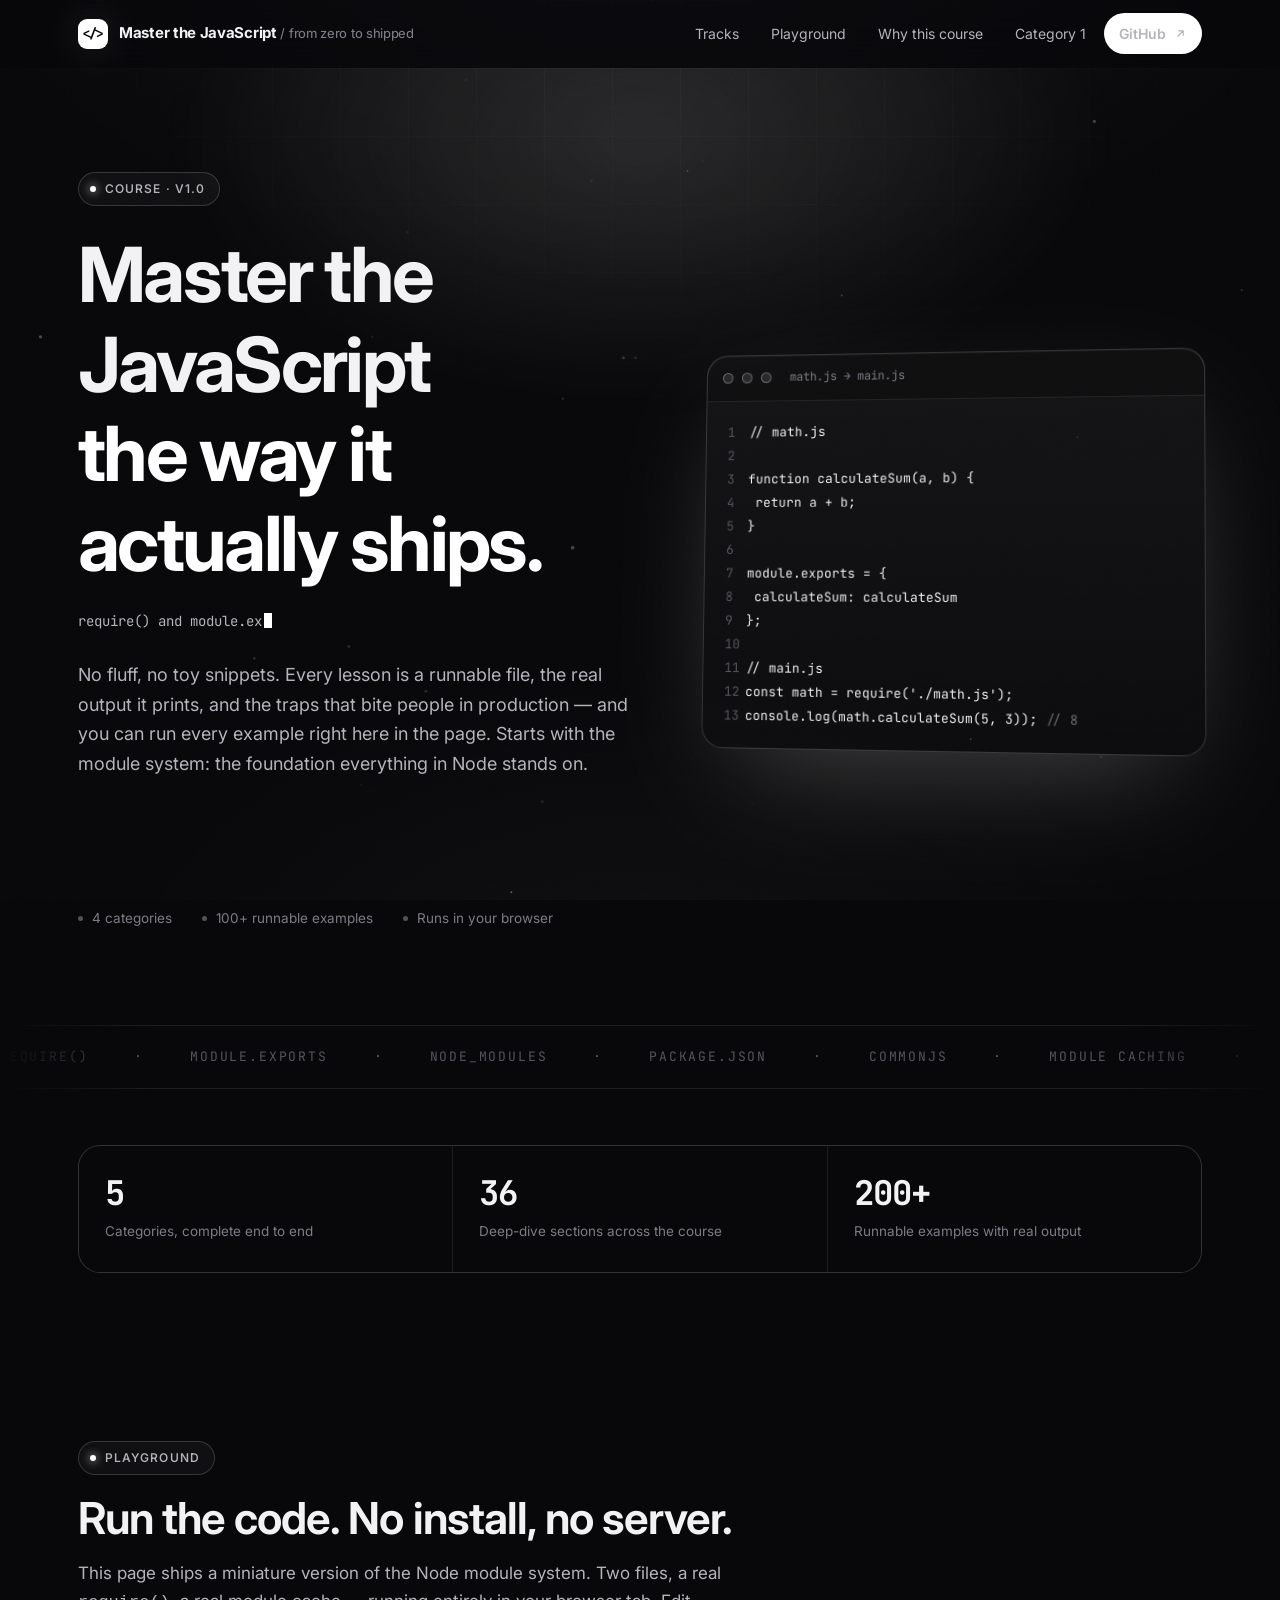
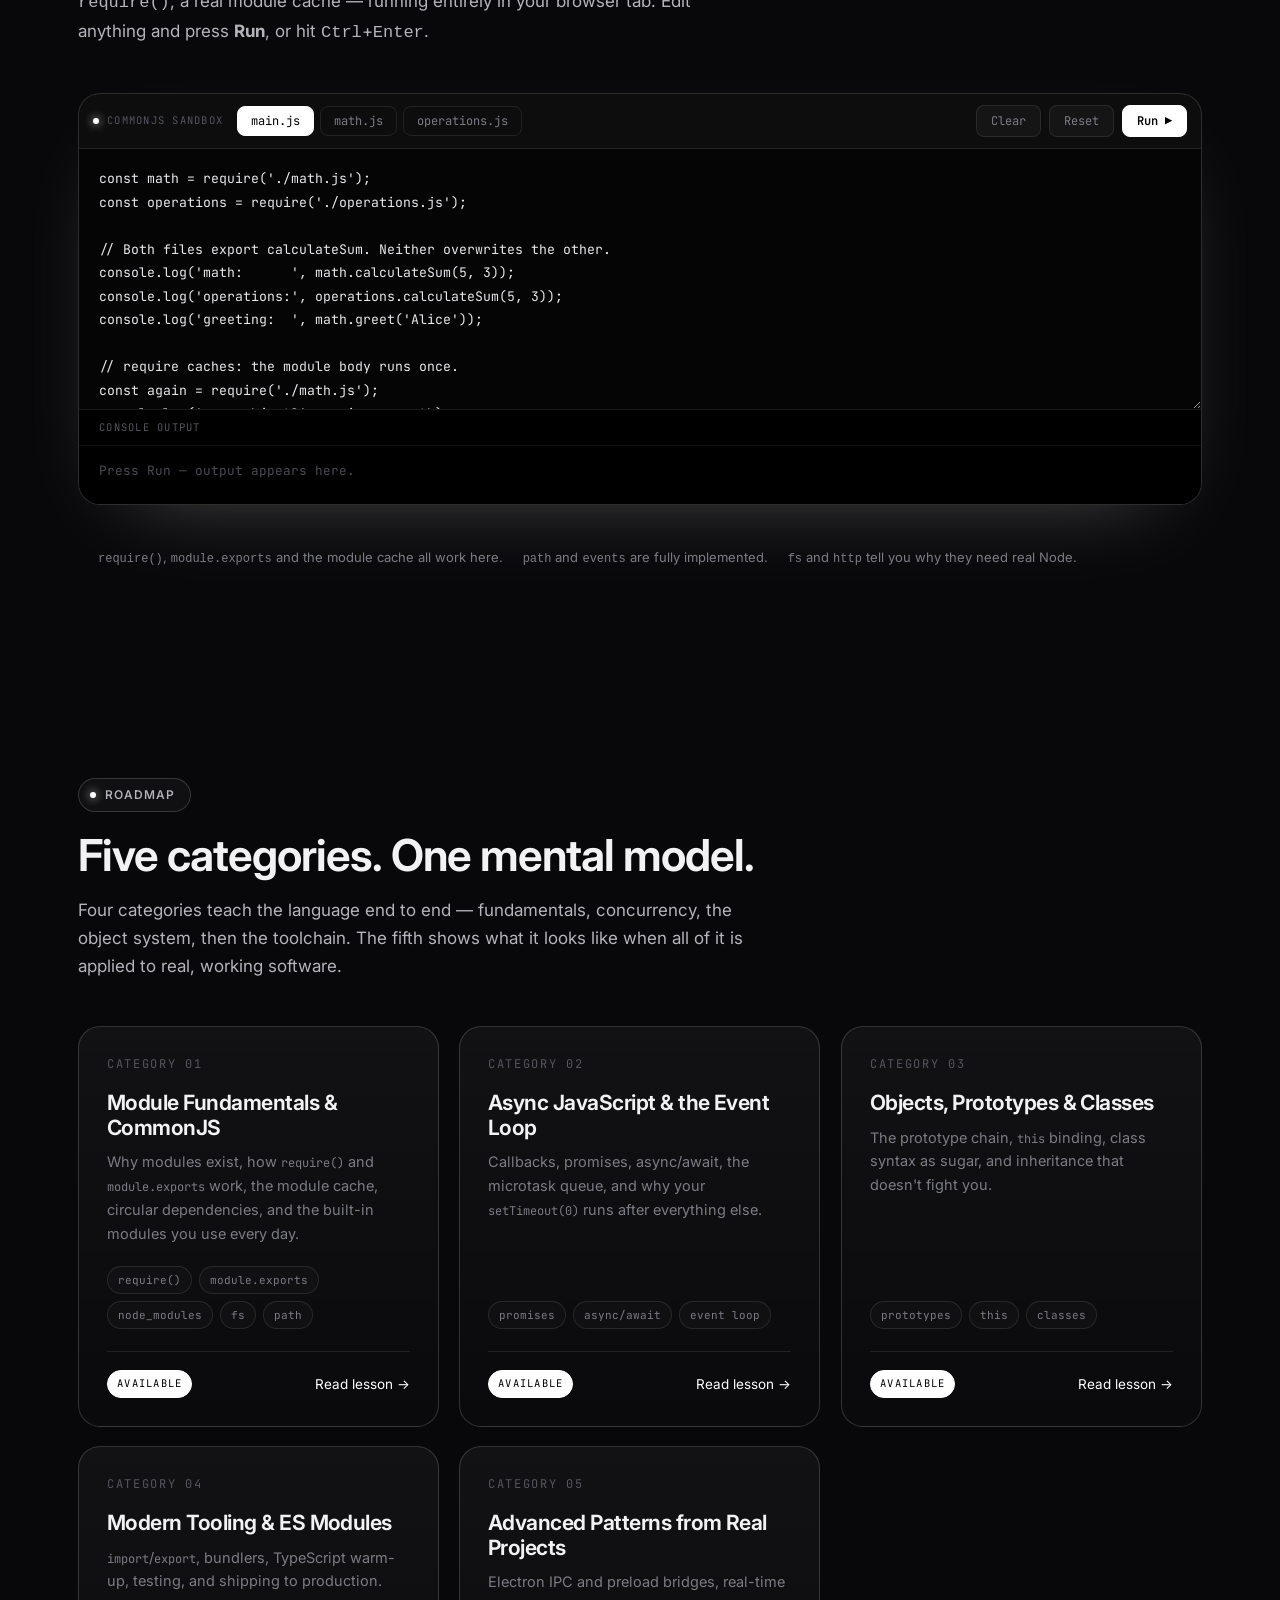
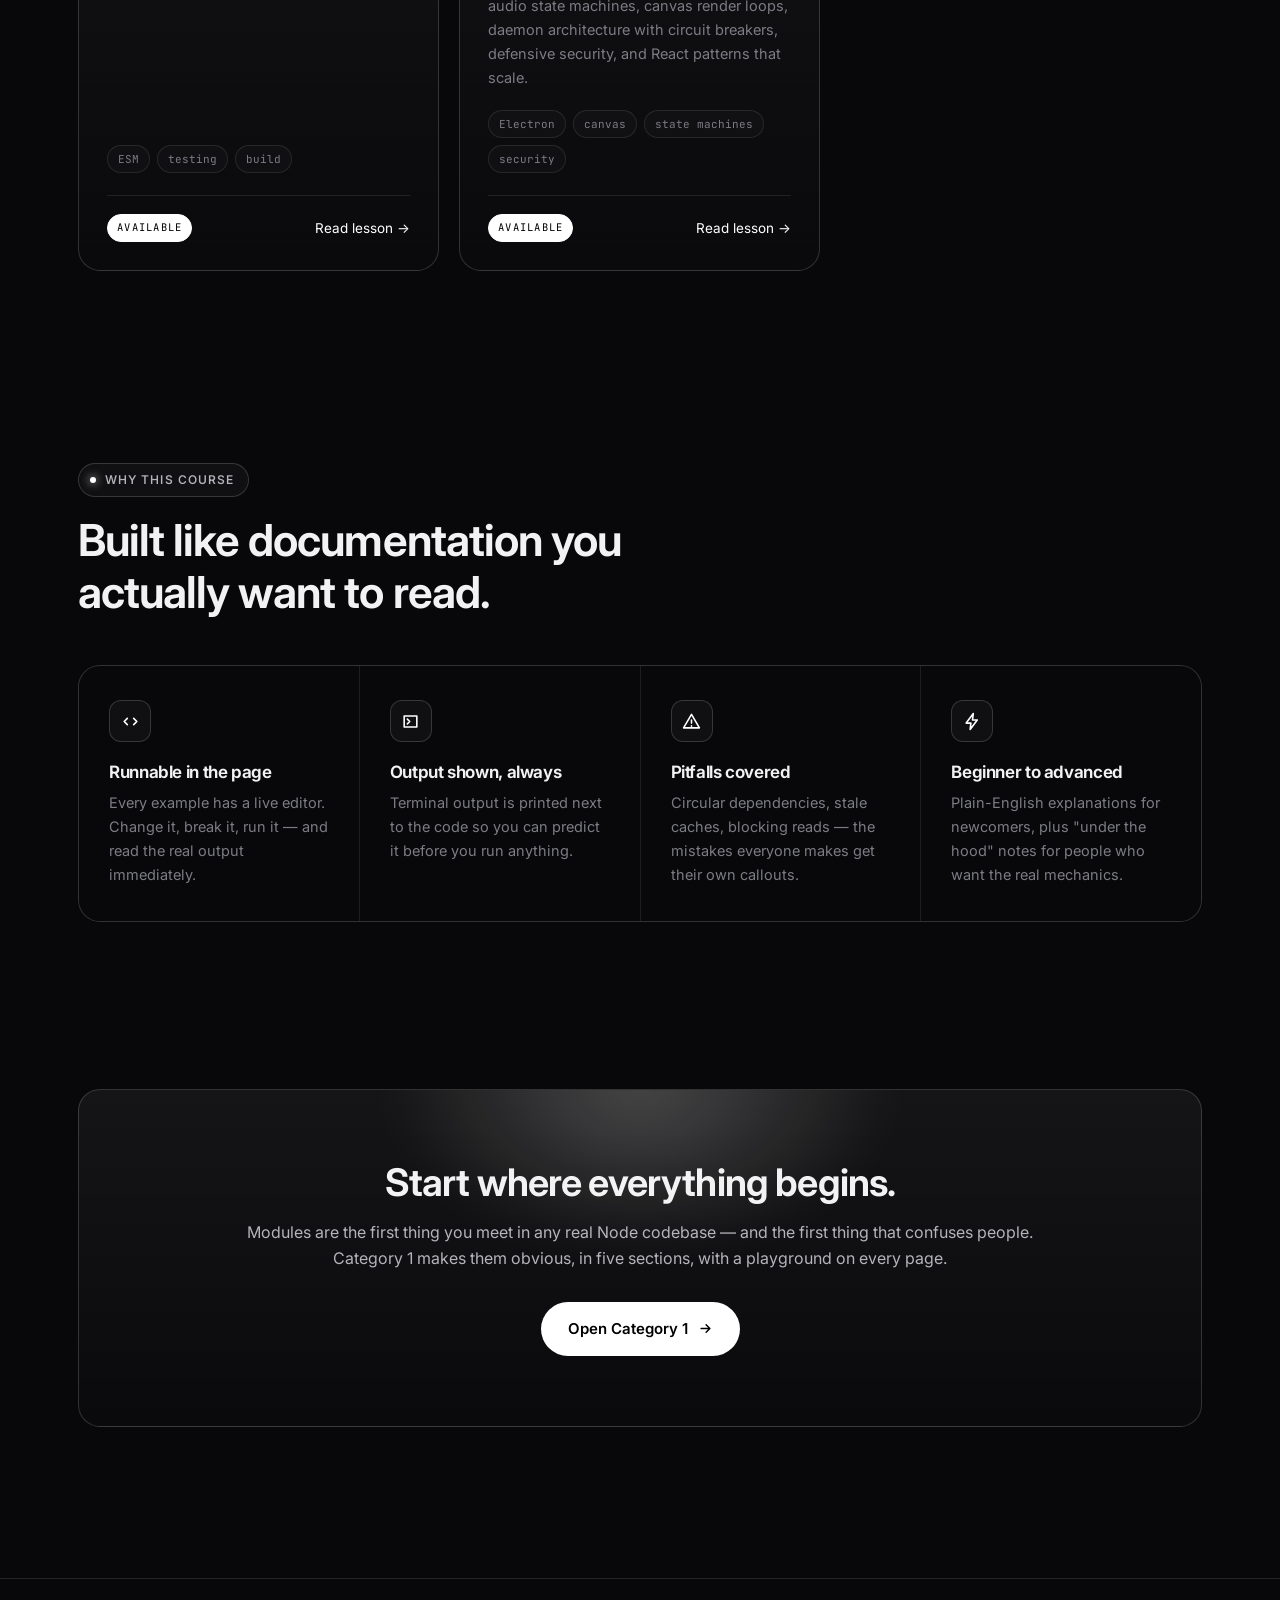
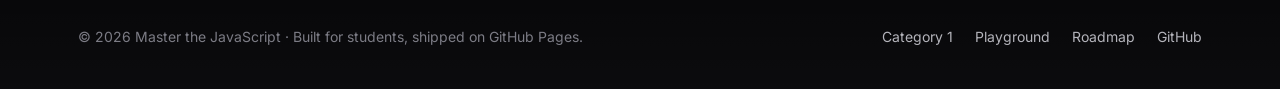
==== index.html @ 2058e658 "Add Master the JavaScript — a five-category course site A static, dependency-free JavaScript course " ====
<!DOCTYPE html>
<html lang="en">
<head>
<meta charset="utf-8">
<meta name="viewport" content="width=device-width, initial-scale=1">
<title>Master the JavaScript — From Zero to Shipped</title>
<meta name="description" content="A monochrome, example-driven JavaScript course you can run in the browser. Start with Module Fundamentals & CommonJS.">
<meta name="theme-color" content="#08080a">
<link rel="icon" href="assets/img/favicon.svg" type="image/svg+xml">
<link rel="preconnect" href="https://fonts.googleapis.com">
<link rel="preconnect" href="https://fonts.gstatic.com" crossorigin>
<link href="https://fonts.googleapis.com/css2?family=Inter:wght@400;450;550;600;650;700&family=JetBrains+Mono:wght@400;500;600;700&display=swap" rel="stylesheet">
<link rel="stylesheet" href="assets/css/style.css">
<link rel="stylesheet" href="assets/css/landing.css">
<link rel="stylesheet" href="assets/css/playground.css">
</head>
<body>

<a class="skip-link" href="#main">Skip to content</a>

<div class="progress-rail"><div class="progress-bar"></div></div>

<div class="bg-field" aria-hidden="true"></div>
<div class="bg-grid" aria-hidden="true"></div>
<div class="spotlight" aria-hidden="true"></div>
<canvas id="particles" aria-hidden="true"></canvas>

<header class="site-nav">
  <div class="nav-inner">
    <a class="brand" href="index.html">
      <span class="brand-mark">&lt;/&gt;</span>
      <span>Master the JavaScript <span class="brand-sub">/ from zero to shipped</span></span>
    </a>
    <nav class="nav-links" aria-label="Primary">
      <a href="#tracks">Tracks</a>
      <a href="#playground">Playground</a>
      <a href="#why">Why this course</a>
      <a href="lessons/01-module-fundamentals.html">Category 1</a>
      <a class="nav-cta" href="https://github.com/madhavabrightly/Master-the-javascript" target="_blank" rel="noopener">
        GitHub
        <svg width="13" height="13" viewBox="0 0 24 24" fill="none" stroke="currentColor" stroke-width="2.2" stroke-linecap="round" stroke-linejoin="round" aria-hidden="true"><path d="M7 17 17 7M9 7h8v8"/></svg>
      </a>
    </nav>
    <button class="nav-toggle" type="button" aria-label="Open menu" aria-expanded="false" aria-controls="mobile-menu">
      <svg width="18" height="18" viewBox="0 0 24 24" fill="none" stroke="currentColor" stroke-width="2" stroke-linecap="round" aria-hidden="true"><path d="M4 7h16M4 12h16M4 17h16"/></svg>
    </button>
  </div>
</header>

<div class="mobile-menu" id="mobile-menu">
  <a href="#tracks">Tracks</a>
  <a href="#playground">Playground</a>
  <a href="#why">Why this course</a>
  <a href="lessons/01-module-fundamentals.html">Category 1 — Modules &amp; CommonJS</a>
  <a href="https://github.com/madhavabrightly/Master-the-javascript" target="_blank" rel="noopener">GitHub</a>
</div>

<main id="main">
<div class="layer">

  <!-- ============================================================ HERO -->
  <section class="hero">
    <div class="hero-aurora" aria-hidden="true"></div>

    <div class="hero-inner">
      <div>
        <span class="eyebrow" data-reveal><span class="dot"></span> Course &middot; v1.0</span>

        <h1 data-reveal data-delay="60">
          <span class="line">Master the JavaScript</span>
          <span class="line sheen">the way it actually ships.</span>
        </h1>

        <p class="type-line" data-reveal data-delay="120"><span data-type="require() and module.exports|the module cache|node_modules resolution|circular dependencies">require() and module.exports</span><span class="caret" aria-hidden="true"></span></p>

        <p class="lede" data-reveal data-delay="160">
          No fluff, no toy snippets. Every lesson is a runnable file, the real output it prints,
          and the traps that bite people in production &mdash; and you can run every example
          right here in the page. Starts with the module system: the foundation everything in
          Node stands on.
        </p>

        <div class="hero-actions" data-reveal data-delay="220">
          <a class="btn btn-primary" href="lessons/01-module-fundamentals.html">
            Start Category 1
            <svg width="15" height="15" viewBox="0 0 24 24" fill="none" stroke="currentColor" stroke-width="2.4" stroke-linecap="round" stroke-linejoin="round" aria-hidden="true"><path d="M5 12h14M13 6l6 6-6 6"/></svg>
          </a>
          <a class="btn btn-ghost" href="#playground">Try the playground</a>
        </div>

        <div class="hero-meta" data-reveal data-delay="280">
          <span><i></i> 4 categories</span>
          <span><i></i> 100+ runnable examples</span>
          <span><i></i> Runs in your browser</span>
        </div>
      </div>

      <div data-reveal data-delay="180">
        <div class="code-panel">
          <div class="panel-bar">
            <span class="dot"></span><span class="dot"></span><span class="dot"></span>
            <span class="filename">math.js &rarr; main.js</span>
          </div>
          <div class="panel-body">
<div><span class="ln">1</span>// math.js</div>
<div><span class="ln">2</span></div>
<div><span class="ln">3</span>function calculateSum(a, b) {</div>
<div><span class="ln">4</span>  return a + b;</div>
<div><span class="ln">5</span>}</div>
<div><span class="ln">6</span></div>
<div><span class="ln">7</span>module.exports = {</div>
<div><span class="ln">8</span>  calculateSum: calculateSum</div>
<div><span class="ln">9</span>};</div>
<div><span class="ln">10</span></div>
<div><span class="ln">11</span>// main.js</div>
<div><span class="ln">12</span>const math = require('./math.js');</div>
<div><span class="ln">13</span>console.log(math.calculateSum(5, 3)); <span style="color:#6b6b74">// 8</span></div>
          </div>
        </div>
      </div>
    </div>
  </section>

  <!-- ========================================================= MARQUEE -->
  <div class="marquee" aria-hidden="true">
    <div class="marquee-track">
      <span>require()</span><span>&middot;</span><span>module.exports</span><span>&middot;</span>
      <span>node_modules</span><span>&middot;</span><span>package.json</span><span>&middot;</span>
      <span>CommonJS</span><span>&middot;</span><span>module caching</span><span>&middot;</span>
      <span>__dirname</span><span>&middot;</span><span>__filename</span><span>&middot;</span>
      <span>circular dependencies</span><span>&middot;</span><span>fs &middot; path &middot; events</span><span>&middot;</span>
      <span>require()</span><span>&middot;</span><span>module.exports</span><span>&middot;</span>
      <span>node_modules</span><span>&middot;</span><span>package.json</span><span>&middot;</span>
      <span>CommonJS</span><span>&middot;</span><span>module caching</span><span>&middot;</span>
      <span>__dirname</span><span>&middot;</span><span>__filename</span><span>&middot;</span>
      <span>circular dependencies</span><span>&middot;</span><span>fs &middot; path &middot; events</span><span>&middot;</span>
    </div>
  </div>

  <!-- =========================================================== STATS -->
  <section class="section-tight" style="padding-top:56px;">
    <div class="wrap">
      <div class="stats" data-reveal>
        <div class="stat">
          <div class="num"><span data-count="5">5</span></div>
          <div class="lbl">Categories, complete end to end</div>
        </div>
        <div class="stat">
          <div class="num"><span data-count="36">36</span></div>
          <div class="lbl">Deep-dive sections across the course</div>
        </div>
        <div class="stat">
          <div class="num"><span data-count="200" data-suffix="+">200+</span></div>
          <div class="lbl">Runnable examples with real output</div>
        </div>
      </div>
    </div>
  </section>

  <!-- ====================================================== PLAYGROUND -->
  <section class="section" id="playground">
    <div class="wrap">
      <div class="section-head" data-reveal>
        <span class="eyebrow"><span class="dot"></span> Playground</span>
        <h2>Run the code. No install, no server.</h2>
        <p>
          This page ships a miniature version of the Node module system. Two files, a real
          <code>require()</code>, a real module cache &mdash; running entirely in your browser tab.
          Edit anything and press <strong>Run</strong>, or hit <kbd>Ctrl</kbd>+<kbd>Enter</kbd>.
        </p>
      </div>

      <div data-reveal>
        <div class="playground" data-playground data-entry="main.js">
          <div class="pg-bar">
            <span class="pg-badge"><i></i> CommonJS sandbox</span>
            <div class="pg-tabs">
              <button class="pg-tab" type="button" data-file="main.js">main.js</button>
              <button class="pg-tab" type="button" data-file="math.js">math.js</button>
              <button class="pg-tab" type="button" data-file="operations.js">operations.js</button>
            </div>
            <div class="pg-actions">
              <button class="pg-btn pg-clear" type="button">Clear</button>
              <button class="pg-btn pg-reset" type="button">Reset</button>
              <button class="pg-btn pg-btn-run pg-run" type="button">Run &#9654;</button>
            </div>
          </div>

          <div class="pg-editors">
            <div class="pg-editor is-active" data-name="main.js">
              <textarea rows="9">const math = require('./math.js');
const operations = require('./operations.js');

// Both files export calculateSum. Neither overwrites the other.
console.log('math:      ', math.calculateSum(5, 3));
console.log('operations:', operations.calculateSum(5, 3));
console.log('greeting:  ', math.greet('Alice'));

// require caches: the module body runs once.
const again = require('./math.js');
console.log('same object?', again === math);</textarea>
            </div>

            <div class="pg-editor" data-name="math.js">
              <textarea rows="9">console.log('math.js is being loaded...');

function calculateSum(a, b) {
  return a + b;
}

function greet(name) {
  return `Hello, ${name}!`;
}

module.exports = { calculateSum, greet };</textarea>
            </div>

            <div class="pg-editor" data-name="operations.js">
              <textarea rows="9">// Same function name as math.js — and that is completely fine,
// because this file lives in its own scope.
function calculateSum(a, b) {
  return (a + b) * 2;
}

module.exports = { calculateSum };</textarea>
            </div>
          </div>

          <div class="pg-out-wrap">
            <div class="pg-out-label">console output</div>
            <div class="pg-out"></div>
          </div>
        </div>
      </div>

      <div class="pg-meta" data-reveal>
        <span><code>require()</code>, <code>module.exports</code> and the module cache all work here.</span>
        <span><code>path</code> and <code>events</code> are fully implemented.</span>
        <span><code>fs</code> and <code>http</code> tell you why they need real Node.</span>
      </div>
    </div>
  </section>

  <!-- ========================================================== TRACKS -->
  <section class="section" id="tracks">
    <div class="wrap">
      <div class="section-head" data-reveal>
        <span class="eyebrow"><span class="dot"></span> Roadmap</span>
        <h2>Five categories. One mental model.</h2>
        <p>Four categories teach the language end to end — fundamentals, concurrency, the object system, then the toolchain. The fifth shows what it looks like when all of it is applied to real, working software.</p>
      </div>

      <div class="track-grid">

        <a class="card track-card is-live" href="lessons/01-module-fundamentals.html" data-reveal>
          <div class="idx">CATEGORY 01</div>
          <h3>Module Fundamentals &amp; CommonJS</h3>
          <p>Why modules exist, how <code style="font-family:var(--font-mono);font-size:12px">require()</code> and <code style="font-family:var(--font-mono);font-size:12px">module.exports</code> work, the module cache, circular dependencies, and the built-in modules you use every day.</p>
          <div class="track-tags">
            <span class="tag">require()</span>
            <span class="tag">module.exports</span>
            <span class="tag">node_modules</span>
            <span class="tag">fs</span>
            <span class="tag">path</span>
          </div>
          <div class="track-foot">
            <span class="status-pill live">Available</span>
            <span>Read lesson <span class="arrow">&rarr;</span></span>
          </div>
        </a>

        <a class="card track-card is-live" href="lessons/02-async-and-the-event-loop.html" data-reveal data-delay="70">
          <div class="idx">CATEGORY 02</div>
          <h3>Async JavaScript &amp; the Event Loop</h3>
          <p>Callbacks, promises, async/await, the microtask queue, and why your <code style="font-family:var(--font-mono);font-size:12px">setTimeout(0)</code> runs after everything else.</p>
          <div class="track-tags">
            <span class="tag">promises</span>
            <span class="tag">async/await</span>
            <span class="tag">event loop</span>
          </div>
          <div class="track-foot">
            <span class="status-pill live">Available</span>
            <span>Read lesson <span class="arrow">&rarr;</span></span>
          </div>
        </a>

        <a class="card track-card is-live" href="lessons/03-objects-prototypes-classes.html" data-reveal data-delay="140">
          <div class="idx">CATEGORY 03</div>
          <h3>Objects, Prototypes &amp; Classes</h3>
          <p>The prototype chain, <code style="font-family:var(--font-mono);font-size:12px">this</code> binding, class syntax as sugar, and inheritance that doesn't fight you.</p>
          <div class="track-tags">
            <span class="tag">prototypes</span>
            <span class="tag">this</span>
            <span class="tag">classes</span>
          </div>
          <div class="track-foot">
            <span class="status-pill live">Available</span>
            <span>Read lesson <span class="arrow">&rarr;</span></span>
          </div>
        </a>

        <a class="card track-card is-live" href="lessons/04-modern-tooling-and-esm.html" data-reveal data-delay="210">
          <div class="idx">CATEGORY 04</div>
          <h3>Modern Tooling &amp; ES Modules</h3>
          <p><code style="font-family:var(--font-mono);font-size:12px">import</code>/<code style="font-family:var(--font-mono);font-size:12px">export</code>, bundlers, TypeScript warm-up, testing, and shipping to production.</p>
          <div class="track-tags">
            <span class="tag">ESM</span>
            <span class="tag">testing</span>
            <span class="tag">build</span>
          </div>
          <div class="track-foot">
            <span class="status-pill live">Available</span>
            <span>Read lesson <span class="arrow">&rarr;</span></span>
          </div>
        </a>

        <a class="card track-card is-live" href="lessons/05-advanced-patterns.html" data-reveal data-delay="280">
          <div class="idx">CATEGORY 05</div>
          <h3>Advanced Patterns from Real Projects</h3>
          <p>Electron IPC and preload bridges, real-time audio state machines, canvas render loops, daemon architecture with circuit breakers, defensive security, and React patterns that scale.</p>
          <div class="track-tags">
            <span class="tag">Electron</span>
            <span class="tag">canvas</span>
            <span class="tag">state machines</span>
            <span class="tag">security</span>
          </div>
          <div class="track-foot">
            <span class="status-pill live">Available</span>
            <span>Read lesson <span class="arrow">&rarr;</span></span>
          </div>
        </a>

      </div>
    </div>
  </section>

  <!-- ============================================================= WHY -->
  <section class="section" id="why">
    <div class="wrap">
      <div class="section-head" data-reveal>
        <span class="eyebrow"><span class="dot"></span> Why this course</span>
        <h2>Built like documentation you actually want to read.</h2>
      </div>

      <div class="feature-grid" data-reveal>
        <div class="feature">
          <div class="ico" aria-hidden="true">
            <svg width="19" height="19" viewBox="0 0 24 24" fill="none" stroke="currentColor" stroke-width="2" stroke-linecap="round" stroke-linejoin="round"><path d="m8 8-4 4 4 4M16 8l4 4-4 4"/></svg>
          </div>
          <h3>Runnable in the page</h3>
          <p>Every example has a live editor. Change it, break it, run it &mdash; and read the real output immediately.</p>
        </div>
        <div class="feature">
          <div class="ico" aria-hidden="true">
            <svg width="19" height="19" viewBox="0 0 24 24" fill="none" stroke="currentColor" stroke-width="2" stroke-linecap="round" stroke-linejoin="round"><path d="M4 5h16v14H4z"/><path d="m8 9 3 3-3 3"/></svg>
          </div>
          <h3>Output shown, always</h3>
          <p>Terminal output is printed next to the code so you can predict it before you run anything.</p>
        </div>
        <div class="feature">
          <div class="ico" aria-hidden="true">
            <svg width="19" height="19" viewBox="0 0 24 24" fill="none" stroke="currentColor" stroke-width="2" stroke-linecap="round" stroke-linejoin="round"><path d="M12 3 2 20h20L12 3z"/><path d="M12 10v4M12 17.5v.5"/></svg>
          </div>
          <h3>Pitfalls covered</h3>
          <p>Circular dependencies, stale caches, blocking reads — the mistakes everyone makes get their own callouts.</p>
        </div>
        <div class="feature">
          <div class="ico" aria-hidden="true">
            <svg width="19" height="19" viewBox="0 0 24 24" fill="none" stroke="currentColor" stroke-width="2" stroke-linecap="round" stroke-linejoin="round"><path d="M13 2 4 14h6l-1 8 9-12h-6l1-8z"/></svg>
          </div>
          <h3>Beginner to advanced</h3>
          <p>Plain-English explanations for newcomers, plus "under the hood" notes for people who want the real mechanics.</p>
        </div>
      </div>
    </div>
  </section>

  <!-- ============================================================= CTA -->
  <section class="section-tight" style="padding-bottom:40px;">
    <div class="wrap">
      <div class="cta-band" data-reveal>
        <h2>Start where everything begins.</h2>
        <p>Modules are the first thing you meet in any real Node codebase — and the first thing that confuses people. Category 1 makes them obvious, in five sections, with a playground on every page.</p>
        <a class="btn btn-primary" href="lessons/01-module-fundamentals.html">
          Open Category 1
          <svg width="15" height="15" viewBox="0 0 24 24" fill="none" stroke="currentColor" stroke-width="2.4" stroke-linecap="round" stroke-linejoin="round" aria-hidden="true"><path d="M5 12h14M13 6l6 6-6 6"/></svg>
        </a>
      </div>
    </div>
  </section>

</div>
</main>

<footer class="site-footer">
  <div class="footer-inner">
    <span>&copy; <span data-year>2026</span> Master the JavaScript &middot; Built for students, shipped on GitHub Pages.</span>
    <nav class="footer-links" aria-label="Footer">
      <a href="lessons/01-module-fundamentals.html">Category 1</a>
      <a href="#playground">Playground</a>
      <a href="#tracks">Roadmap</a>
      <a href="https://github.com/madhavabrightly/Master-the-javascript" target="_blank" rel="noopener">GitHub</a>
    </nav>
  </div>
</footer>

<script src="assets/js/theme.js"></script>
<script src="assets/js/playground.js"></script>
</body>
</html>
---- assets/css/style.css ----
/* ==========================================================================
   JS: FROM ZERO TO SHIPPED — Core Design System
   Monochrome. High contrast. Deliberately quiet, except where it isn't.
   ========================================================================== */

:root {
  /* Surfaces */
  --bg:            #08080a;
  --bg-elevated:   #0e0e11;
  --bg-deep:       #050506;

  /* Ink */
  --white:         #ffffff;
  --text:          #f2f2f4;
  --text-soft:     #b4b4bb;
  --text-dim:      #7c7c85;
  --text-faint:    #55555e;

  /* Lines */
  --line:          rgba(255, 255, 255, 0.09);
  --line-mid:      rgba(255, 255, 255, 0.16);
  --line-strong:   rgba(255, 255, 255, 0.30);

  /* Washes */
  --wash:          rgba(255, 255, 255, 0.035);
  --wash-hover:    rgba(255, 255, 255, 0.07);

  /* Glow — the "white effect" */
  --glow-soft:     0 0 0 1px rgba(255, 255, 255, 0.08), 0 18px 60px -20px rgba(255, 255, 255, 0.16);
  --glow-hard:     0 0 40px -6px rgba(255, 255, 255, 0.35);
  --glow-text:     0 0 28px rgba(255, 255, 255, 0.45);

  /* Metrics */
  --maxw:          1180px;
  --radius-sm:     8px;
  --radius:        14px;
  --radius-lg:     22px;

  /* Type */
  --font-sans: "Inter", -apple-system, BlinkMacSystemFont, "Segoe UI", Roboto, sans-serif;
  --font-mono: "JetBrains Mono", "SFMono-Regular", ui-monospace, Menlo, Consolas, monospace;

  /* Motion */
  --ease: cubic-bezier(0.22, 1, 0.36, 1);
  --dur: 0.55s;

  --nav-h: 68px;
}

/* --------------------------------------------------------------- Reset --- */

*, *::before, *::after { box-sizing: border-box; }

html {
  scroll-behavior: smooth;
  scroll-padding-top: calc(var(--nav-h) + 24px);
  -webkit-text-size-adjust: 100%;
}

body {
  margin: 0;
  background: var(--bg);
  color: var(--text);
  font-family: var(--font-sans);
  font-size: 16px;
  line-height: 1.65;
  font-feature-settings: "kern" 1, "liga" 1, "calt" 1;
  -webkit-font-smoothing: antialiased;
  -moz-osx-font-smoothing: grayscale;
  overflow-x: hidden;
}

h1, h2, h3, h4 { line-height: 1.18; letter-spacing: -0.022em; font-weight: 650; margin: 0; }
p { margin: 0; }
img { max-width: 100%; display: block; }
a { color: inherit; text-decoration: none; }
button { font-family: inherit; }

::selection { background: var(--white); color: #000; }

/* Scrollbar — thin and monochrome */
::-webkit-scrollbar { width: 10px; height: 10px; }
::-webkit-scrollbar-track { background: var(--bg); }
::-webkit-scrollbar-thumb {
  background: rgba(255, 255, 255, 0.14);
  border-radius: 99px;
  border: 3px solid var(--bg);
}
::-webkit-scrollbar-thumb:hover { background: rgba(255, 255, 255, 0.28); }

/* ------------------------------------------------------- Ambient layer --- */

/* Grain + vignette + drift, sits behind everything, never intercepts input */
.bg-field {
  position: fixed;
  inset: 0;
  z-index: 0;
  pointer-events: none;
  overflow: hidden;
}

.bg-field::before {
  /* Fine film grain */
  content: "";
  position: absolute;
  inset: -50%;
  background-image: url("data:image/svg+xml,%3Csvg xmlns='http://www.w3.org/2000/svg' width='140' height='140'%3E%3Cfilter id='n'%3E%3CfeTurbulence type='fractalNoise' baseFrequency='0.85' numOctaves='3' stitchTiles='stitch'/%3E%3C/filter%3E%3Crect width='140' height='140' filter='url(%23n)' opacity='0.5'/%3E%3C/svg%3E");
  opacity: 0.035;
  animation: grain 7s steps(6) infinite;
}

.bg-field::after {
  /* Vignette so edges fall away */
  content: "";
  position: absolute;
  inset: 0;
  background: radial-gradient(ellipse 90% 70% at 50% -10%, rgba(255,255,255,0.055), transparent 60%),
              radial-gradient(ellipse 60% 50% at 50% 110%, rgba(255,255,255,0.03), transparent 70%);
}

@keyframes grain {
  0%, 100% { transform: translate(0, 0); }
  20%      { transform: translate(-6%, 4%); }
  40%      { transform: translate(4%, -6%); }
  60%      { transform: translate(-3%, -3%); }
  80%      { transform: translate(5%, 5%); }
}

/* Grid overlay — subtle blueprint feel */
.bg-grid {
  position: fixed;
  inset: 0;
  z-index: 0;
  pointer-events: none;
  background-image:
    linear-gradient(rgba(255,255,255,0.028) 1px, transparent 1px),
    linear-gradient(90deg, rgba(255,255,255,0.028) 1px, transparent 1px);
  background-size: 68px 68px;
  mask-image: radial-gradient(ellipse 80% 60% at 50% 0%, #000 10%, transparent 75%);
  -webkit-mask-image: radial-gradient(ellipse 80% 60% at 50% 0%, #000 10%, transparent 75%);
}

/* Cursor spotlight — pointer events add light */
.spotlight {
  position: fixed;
  top: 0; left: 0;
  width: 620px; height: 620px;
  margin: -310px 0 0 -310px;
  z-index: 0;
  pointer-events: none;
  border-radius: 50%;
  background: radial-gradient(circle, rgba(255,255,255,0.075) 0%, rgba(255,255,255,0.028) 32%, transparent 62%);
  opacity: 0;
  transition: opacity 0.5s ease;
  will-change: transform;
}
body.pointer-active .spotlight { opacity: 1; }

/* Particle canvas */
#particles {
  position: fixed;
  inset: 0;
  z-index: 0;
  pointer-events: none;
}

.layer { position: relative; z-index: 1; }

/* ------------------------------------------------------------- Scrollbar */
.progress-rail {
  position: fixed;
  top: 0; left: 0; right: 0;
  height: 2px;
  z-index: 120;
  background: transparent;
}
.progress-bar {
  height: 100%;
  width: 0%;
  background: linear-gradient(90deg, rgba(255,255,255,0.35), var(--white));
  box-shadow: 0 0 12px rgba(255,255,255,0.7);
  transition: width 0.1s linear;
}

/* ------------------------------------------------------------------ Nav --- */

.site-nav {
  position: sticky;
  top: 0;
  z-index: 100;
  height: var(--nav-h);
  display: flex;
  align-items: center;
  background: rgba(8, 8, 10, 0.62);
  backdrop-filter: blur(18px) saturate(140%);
  -webkit-backdrop-filter: blur(18px) saturate(140%);
  border-bottom: 1px solid transparent;
  transition: border-color 0.35s ease, background 0.35s ease;
}
.site-nav.is-stuck {
  border-bottom-color: var(--line);
  background: rgba(8, 8, 10, 0.86);
}

.nav-inner {
  width: 100%;
  max-width: var(--maxw);
  margin: 0 auto;
  padding: 0 28px;
  display: flex;
  align-items: center;
  gap: 28px;
}

.brand {
  display: inline-flex;
  align-items: center;
  gap: 11px;
  font-weight: 700;
  letter-spacing: -0.02em;
  font-size: 15px;
  white-space: nowrap;
}
.brand-mark {
  width: 30px; height: 30px;
  flex: none;
  display: grid;
  place-items: center;
  border-radius: 9px;
  background: var(--white);
  color: #000;
  font-family: var(--font-mono);
  font-size: 13px;
  font-weight: 700;
  box-shadow: var(--glow-hard);
}
.brand-sub {
  color: var(--text-dim);
  font-weight: 450;
  font-size: 13px;
}

.nav-links {
  display: flex;
  align-items: center;
  gap: 4px;
  margin-left: auto;
}
.nav-links a {
  padding: 8px 14px;
  border-radius: 99px;
  font-size: 14px;
  color: var(--text-soft);
  transition: color 0.2s ease, background 0.2s ease;
}
.nav-links a:hover { color: var(--white); background: var(--wash); }
.nav-links a.is-active { color: var(--white); background: var(--wash); }

.nav-cta {
  display: inline-flex;
  align-items: center;
  gap: 8px;
  padding: 9px 18px;
  border-radius: 99px;
  border: 1px solid var(--line-strong);
  background: var(--white);
  color: #000;
  font-size: 14px;
  font-weight: 600;
  transition: transform 0.25s var(--ease), box-shadow 0.25s ease;
}
.nav-cta:hover { transform: translateY(-1px); box-shadow: var(--glow-hard); }

.nav-toggle {
  display: none;
  margin-left: auto;
  width: 42px; height: 42px;
  border: 1px solid var(--line-mid);
  border-radius: 11px;
  background: var(--wash);
  color: var(--white);
  cursor: pointer;
  place-items: center;
}

/* Hidden everywhere; the small-screen block below turns it into a drawer. */
.mobile-menu { display: none; }

/* -------------------------------------------------------------- Buttons --- */

.btn {
  display: inline-flex;
  align-items: center;
  justify-content: center;
  gap: 10px;
  padding: 14px 26px;
  border-radius: 99px;
  font-size: 15px;
  font-weight: 600;
  border: 1px solid transparent;
  cursor: pointer;
  transition: transform 0.3s var(--ease), box-shadow 0.3s ease, background 0.3s ease, color 0.3s ease;
}
.btn-primary {
  background: var(--white);
  color: #000;
}
.btn-primary:hover { transform: translateY(-2px); box-shadow: 0 0 46px -6px rgba(255,255,255,0.5); }
.btn-ghost {
  background: transparent;
  color: var(--text);
  border-color: var(--line-mid);
}
.btn-ghost:hover { background: var(--wash-hover); border-color: var(--line-strong); transform: translateY(-2px); }

/* ---------------------------------------------------------------- Cards --- */

.card {
  position: relative;
  border: 1px solid var(--line);
  border-radius: var(--radius-lg);
  background: linear-gradient(180deg, rgba(255,255,255,0.045), rgba(255,255,255,0.012));
  overflow: hidden;
  transition: transform 0.45s var(--ease), border-color 0.35s ease, box-shadow 0.45s ease;
}
.card::after {
  /* top hairline sheen */
  content: "";
  position: absolute;
  top: 0; left: 12%; right: 12%;
  height: 1px;
  background: linear-gradient(90deg, transparent, rgba(255,255,255,0.5), transparent);
  opacity: 0;
  transition: opacity 0.4s ease;
}
.card:hover {
  transform: translateY(-5px);
  border-color: var(--line-strong);
  box-shadow: var(--glow-soft);
}
.card:hover::after { opacity: 1; }

/* --------------------------------------------------------------- Eyebrow --- */

.eyebrow {
  display: inline-flex;
  align-items: center;
  gap: 9px;
  padding: 6px 14px 6px 11px;
  border: 1px solid var(--line-mid);
  border-radius: 99px;
  background: var(--wash);
  font-size: 12px;
  font-weight: 550;
  letter-spacing: 0.09em;
  text-transform: uppercase;
  color: var(--text-soft);
}
.eyebrow .dot {
  width: 6px; height: 6px;
  border-radius: 50%;
  background: var(--white);
  box-shadow: 0 0 10px rgba(255,255,255,0.9);
  animation: pulse 2.4s ease-in-out infinite;
}
@keyframes pulse {
  0%, 100% { opacity: 1; transform: scale(1); }
  50%      { opacity: 0.35; transform: scale(0.75); }
}

/* ------------------------------------------------------- Section headings --- */

.section-head { max-width: 680px; margin-bottom: 46px; }
.section-head h2 {
  font-size: clamp(28px, 4vw, 44px);
  margin: 18px 0 14px;
}
.section-head p { color: var(--text-soft); font-size: 17px; }

/* ------------------------------------------------------ Reveal on scroll --- */

[data-reveal] {
  opacity: 0;
  transform: translateY(26px);
  transition: opacity 0.85s var(--ease), transform 0.85s var(--ease);
  will-change: opacity, transform;
}
[data-reveal].is-in { opacity: 1; transform: none; }

/* ------------------------------------------------------------ Text glow --- */

.glow-text {
  text-shadow: var(--glow-text);
}
.outline-text {
  color: transparent;
  -webkit-text-stroke: 1px rgba(255, 255, 255, 0.42);
}

/* --------------------------------------------------------------- Footer --- */

.site-footer {
  position: relative;
  z-index: 1;
  margin-top: 110px;
  border-top: 1px solid var(--line);
  background: linear-gradient(180deg, transparent, rgba(255,255,255,0.02));
}
.footer-inner {
  max-width: var(--maxw);
  margin: 0 auto;
  padding: 46px 28px;
  display: flex;
  flex-wrap: wrap;
  gap: 22px;
  align-items: center;
  justify-content: space-between;
  font-size: 14px;
  color: var(--text-dim);
}
.footer-links { display: flex; gap: 22px; flex-wrap: wrap; }
.footer-links a { color: var(--text-soft); transition: color 0.2s ease; }
.footer-links a:hover { color: var(--white); }

/* --------------------------------------------------------------- Utility --- */

.wrap { max-width: var(--maxw); margin: 0 auto; padding: 0 28px; }
.mono { font-family: var(--font-mono); }
.sr-only {
  position: absolute; width: 1px; height: 1px;
  padding: 0; margin: -1px; overflow: hidden;
  clip: rect(0 0 0 0); white-space: nowrap; border: 0;
}
.skip-link {
  position: absolute;
  left: 50%; top: -60px;
  transform: translateX(-50%);
  z-index: 200;
  padding: 10px 20px;
  background: var(--white);
  color: #000;
  border-radius: 0 0 10px 10px;
  font-weight: 600;
  transition: top 0.25s ease;
}
.skip-link:focus { top: 0; }

/* ------------------------------------------------------------ Responsive --- */

@media (max-width: 860px) {
  .nav-links, .nav-cta { display: none; }
  .nav-toggle { display: grid; }
  /* The brand is nowrap; dropping the tagline keeps the toggle on screen. */
  .brand-sub { display: none; }
  .wrap, .nav-inner, .footer-inner { padding-left: 20px; padding-right: 20px; }

  .mobile-menu {
    position: fixed;
    inset: var(--nav-h) 0 auto 0;
    z-index: 99;
    background: rgba(8, 8, 10, 0.97);
    backdrop-filter: blur(20px);
    border-bottom: 1px solid var(--line);
    padding: 14px 20px 22px;
    display: none;
    flex-direction: column;
    gap: 2px;
  }
  .mobile-menu.is-open { display: flex; }
  .mobile-menu a {
    padding: 13px 4px;
    font-size: 16px;
    color: var(--text-soft);
    border-bottom: 1px solid var(--line);
  }
  .mobile-menu a:last-child { border-bottom: 0; }
}

@media (prefers-reduced-motion: reduce) {
  html { scroll-behavior: auto; }
  *, *::before, *::after {
    animation-duration: 0.001ms !important;
    animation-iteration-count: 1 !important;
    transition-duration: 0.001ms !important;
  }
  [data-reveal] { opacity: 1; transform: none; }
  .spotlight, #particles, .bg-field::before { display: none; }
}
---- assets/css/landing.css ----
/* ==========================================================================
   Landing page
   ========================================================================== */

/* ------------------------------------------------------------------ Hero --- */

.hero {
  position: relative;
  padding: 104px 0 96px;
  overflow: hidden;
}

/* Sweeping sweep of light behind the headline */
.hero-aurora {
  position: absolute;
  top: -240px;
  left: 50%;
  transform: translateX(-50%);
  width: 1100px;
  height: 620px;
  pointer-events: none;
  background: radial-gradient(ellipse at center, rgba(255,255,255,0.16), transparent 62%);
  filter: blur(28px);
  animation: aurora 11s ease-in-out infinite;
  opacity: 0.75;
}
@keyframes aurora {
  0%, 100% { transform: translateX(-50%) scale(1); opacity: 0.6; }
  50%      { transform: translateX(-50%) scale(1.14); opacity: 0.95; }
}

.hero-inner {
  position: relative;
  z-index: 1;
  max-width: var(--maxw);
  margin: 0 auto;
  padding: 0 28px;
  display: grid;
  grid-template-columns: 1.05fr 0.95fr;
  gap: 60px;
  align-items: center;
}

/* Grid items default to min-width:auto, so a wide child (the code panel) would
   stretch the track past the viewport on small screens. */
.hero-inner > * { min-width: 0; }

.hero h1 {
  font-size: clamp(40px, 6.4vw, 76px);
  font-weight: 700;
  letter-spacing: -0.035em;
  margin: 24px 0 22px;
}
.hero h1 .line { display: block; }

/* Animated gradient sheen across the primary line */
.sheen {
  background: linear-gradient(100deg, #ffffff 0%, #ffffff 38%, #6e6e78 52%, #ffffff 66%, #ffffff 100%);
  background-size: 260% 100%;
  -webkit-background-clip: text;
  background-clip: text;
  color: transparent;
  animation: sheen 6.5s linear infinite;
}
@keyframes sheen {
  0%   { background-position: 160% 0; }
  100% { background-position: -60% 0; }
}

.hero p.lede {
  font-size: 18px;
  color: var(--text-soft);
  max-width: 34em;
  margin-bottom: 34px;
}

.hero-actions { display: flex; flex-wrap: wrap; gap: 14px; margin-bottom: 40px; }

.hero-meta {
  display: flex;
  flex-wrap: wrap;
  gap: 10px 30px;
  font-size: 13.5px;
  color: var(--text-dim);
}
.hero-meta span { display: inline-flex; align-items: center; gap: 9px; }
.hero-meta i {
  width: 5px; height: 5px; border-radius: 50%;
  background: var(--line-strong);
  display: inline-block;
}

/* Typing line */
.type-line {
  font-family: var(--font-mono);
  font-size: 14px;
  color: var(--text-soft);
  min-height: 22px;
  margin-bottom: 26px;
}
.type-line .caret {
  display: inline-block;
  width: 8px;
  height: 15px;
  margin-left: 2px;
  background: var(--white);
  vertical-align: -2px;
  animation: blink 1.05s steps(2) infinite;
}
@keyframes blink { 0%, 100% { opacity: 1; } 50% { opacity: 0; } }

/* ------------------------------------------------------- Hero code panel --- */

.code-panel {
  border: 1px solid var(--line-mid);
  border-radius: var(--radius-lg);
  background: linear-gradient(180deg, rgba(255,255,255,0.05), rgba(255,255,255,0.015));
  box-shadow: 0 40px 120px -40px rgba(255,255,255,0.28), inset 0 1px 0 rgba(255,255,255,0.07);
  overflow: hidden;
  transform: perspective(1400px) rotateY(-7deg) rotateX(3deg);
  transition: transform 0.7s var(--ease);
}
.code-panel:hover { transform: perspective(1400px) rotateY(0) rotateX(0) translateY(-4px); }

.panel-bar {
  display: flex;
  align-items: center;
  gap: 9px;
  padding: 13px 16px;
  border-bottom: 1px solid var(--line);
  background: rgba(0,0,0,0.28);
}
.panel-bar .dot {
  width: 11px; height: 11px;
  border-radius: 50%;
  border: 1px solid var(--line-strong);
  background: rgba(255,255,255,0.1);
}
.panel-bar .filename {
  margin-left: 10px;
  font-family: var(--font-mono);
  font-size: 12px;
  color: var(--text-dim);
}
.panel-body {
  padding: 20px 22px;
  font-family: var(--font-mono);
  font-size: 13px;
  line-height: 1.85;
  overflow-x: auto;
}
.panel-body .ln { color: var(--text-faint); user-select: none; display: inline-block; width: 22px; }

/* --------------------------------------------------------------- Marquee --- */

.marquee {
  position: relative;
  border-top: 1px solid var(--line);
  border-bottom: 1px solid var(--line);
  padding: 20px 0;
  overflow: hidden;
  -webkit-mask-image: linear-gradient(90deg, transparent, #000 12%, #000 88%, transparent);
  mask-image: linear-gradient(90deg, transparent, #000 12%, #000 88%, transparent);
}
.marquee-track {
  display: flex;
  gap: 46px;
  width: max-content;
  animation: slide 34s linear infinite;
}
.marquee:hover .marquee-track { animation-play-state: paused; }
.marquee span {
  font-family: var(--font-mono);
  font-size: 13px;
  letter-spacing: 0.14em;
  text-transform: uppercase;
  color: var(--text-faint);
  white-space: nowrap;
}
@keyframes slide { to { transform: translateX(-50%); } }

/* ---------------------------------------------------------------- Sections --- */

.section { padding: 96px 0; }
.section-tight { padding: 72px 0; }

/* ----------------------------------------------------------- Stat strip --- */

.stats {
  display: grid;
  grid-template-columns: repeat(3, 1fr);
  gap: 1px;
  background: var(--line);
  border: 1px solid var(--line);
  border-radius: var(--radius-lg);
  overflow: hidden;
}
.stat {
  background: var(--bg);
  padding: 30px 26px;
  transition: background 0.35s ease;
}
.stat:hover { background: rgba(255,255,255,0.03); }
.stat .num {
  font-family: var(--font-mono);
  font-size: 34px;
  font-weight: 700;
  letter-spacing: -0.03em;
  line-height: 1;
  margin-bottom: 10px;
}
.stat .lbl { font-size: 13.5px; color: var(--text-dim); }

/* ------------------------------------------------------------ Track cards --- */

.track-grid {
  display: grid;
  grid-template-columns: repeat(auto-fill, minmax(310px, 1fr));
  gap: 20px;
}

.track-card {
  display: flex;
  flex-direction: column;
  padding: 28px;
  min-height: 268px;
}
.track-card .idx {
  font-family: var(--font-mono);
  font-size: 12px;
  color: var(--text-faint);
  letter-spacing: 0.14em;
}
.track-card h3 {
  font-size: 21px;
  margin: 16px 0 10px;
  letter-spacing: -0.025em;
}
.track-card p {
  color: var(--text-dim);
  font-size: 14.5px;
  flex: 1;
}
.track-tags {
  display: flex;
  flex-wrap: wrap;
  gap: 7px;
  margin: 20px 0 22px;
}
.tag {
  font-family: var(--font-mono);
  font-size: 11px;
  padding: 4px 10px;
  border: 1px solid var(--line);
  border-radius: 99px;
  color: var(--text-dim);
  background: rgba(255,255,255,0.02);
}
.track-foot {
  display: flex;
  align-items: center;
  justify-content: space-between;
  padding-top: 18px;
  border-top: 1px solid var(--line);
  font-size: 13.5px;
  color: var(--text-soft);
}
.track-card.is-live .track-foot { color: var(--white); }
.track-card.is-live { border-color: var(--line-mid); }
.arrow {
  display: inline-block;
  transition: transform 0.35s var(--ease);
}
.track-card.is-live:hover .arrow { transform: translateX(6px); }

.status-pill {
  font-family: var(--font-mono);
  font-size: 10.5px;
  letter-spacing: 0.12em;
  text-transform: uppercase;
  padding: 4px 9px;
  border-radius: 99px;
  border: 1px solid var(--line-mid);
  color: var(--text-dim);
}
.status-pill.live {
  background: var(--white);
  color: #000;
  border-color: var(--white);
}
.track-card.is-soon { opacity: 0.62; }
.track-card.is-soon:hover { transform: none; box-shadow: none; border-color: var(--line); }

/* ---------------------------------------------------------- Feature rows --- */

.feature-grid {
  display: grid;
  grid-template-columns: repeat(auto-fit, minmax(250px, 1fr));
  gap: 1px;
  background: var(--line);
  border: 1px solid var(--line);
  border-radius: var(--radius-lg);
  overflow: hidden;
}
.feature {
  background: var(--bg);
  padding: 34px 30px;
  transition: background 0.35s ease;
}
.feature:hover { background: rgba(255,255,255,0.032); }
.feature .ico {
  width: 42px; height: 42px;
  display: grid;
  place-items: center;
  border-radius: 12px;
  border: 1px solid var(--line-mid);
  background: var(--wash);
  margin-bottom: 20px;
  color: var(--white);
}
.feature h3 { font-size: 17px; margin-bottom: 9px; }
.feature p { font-size: 14.5px; color: var(--text-dim); }

/* --------------------------------------------------------------- CTA band --- */

.cta-band {
  position: relative;
  padding: 70px 48px;
  border: 1px solid var(--line-mid);
  border-radius: var(--radius-lg);
  background: linear-gradient(180deg, rgba(255,255,255,0.055), rgba(255,255,255,0.012));
  text-align: center;
  overflow: hidden;
}
.cta-band::before {
  content: "";
  position: absolute;
  top: -180px; left: 50%;
  transform: translateX(-50%);
  width: 560px; height: 360px;
  background: radial-gradient(ellipse, rgba(255,255,255,0.22), transparent 65%);
  filter: blur(24px);
  pointer-events: none;
}
.cta-band h2 { font-size: clamp(26px, 3.4vw, 38px); margin-bottom: 14px; }
.cta-band p { color: var(--text-soft); max-width: 50em; margin: 0 auto 30px; }

/* ------------------------------------------------------------ Responsive --- */

@media (max-width: 980px) {
  .hero-inner { grid-template-columns: 1fr; gap: 46px; }
  .code-panel { transform: none; }
  .hero { padding: 72px 0 72px; }
  .stats { grid-template-columns: 1fr; }
  .section { padding: 72px 0; }
  .cta-band { padding: 50px 24px; }
}
---- assets/css/playground.css ----
/* ==========================================================================
   Playground — run JavaScript right here, no install, no server
   ========================================================================== */

.playground {
  position: relative;
  margin: 30px 0;
  border: 1px solid var(--line-mid);
  border-radius: var(--radius-lg);
  background: var(--bg-deep);
  overflow: hidden;
  box-shadow: 0 30px 90px -50px rgba(255,255,255,0.35);
  transition: border-color 0.35s ease, box-shadow 0.45s ease;
}
.playground:focus-within {
  border-color: var(--line-strong);
  box-shadow: 0 0 60px -24px rgba(255,255,255,0.5);
}

/* ------------------------------------------------------------------ Bar --- */

.pg-bar {
  display: flex;
  align-items: center;
  gap: 10px;
  padding: 11px 14px;
  border-bottom: 1px solid var(--line);
  background: rgba(255,255,255,0.03);
  flex-wrap: wrap;
}
.pg-badge {
  display: inline-flex;
  align-items: center;
  gap: 8px;
  font-family: var(--font-mono);
  font-size: 10.5px;
  letter-spacing: 0.12em;
  text-transform: uppercase;
  color: var(--text-faint);
  margin-right: 4px;
}
.pg-badge i {
  width: 6px; height: 6px;
  border-radius: 50%;
  background: var(--white);
  box-shadow: 0 0 10px rgba(255,255,255,0.9);
}

.pg-tabs { display: flex; gap: 6px; flex-wrap: wrap; }
.pg-tab {
  padding: 6px 13px;
  border: 1px solid var(--line);
  border-radius: 8px;
  background: transparent;
  color: var(--text-dim);
  font-family: var(--font-mono);
  font-size: 12px;
  cursor: pointer;
  transition: all 0.2s ease;
}
.pg-tab:hover { color: var(--white); border-color: var(--line-strong); }
.pg-tab.is-active {
  background: var(--white);
  color: #000;
  border-color: var(--white);
}

.pg-actions { margin-left: auto; display: flex; gap: 8px; align-items: center; }
.pg-btn {
  display: inline-flex;
  align-items: center;
  gap: 7px;
  padding: 7px 14px;
  border: 1px solid var(--line);
  border-radius: 8px;
  background: var(--wash);
  color: var(--text-dim);
  font-family: var(--font-mono);
  font-size: 12px;
  cursor: pointer;
  transition: all 0.22s ease;
}
.pg-btn:hover { color: var(--white); border-color: var(--line-strong); background: var(--wash-hover); }
.pg-btn-run {
  background: var(--white);
  color: #000;
  border-color: var(--white);
  font-weight: 600;
}
.pg-btn-run:hover {
  background: var(--white);
  color: #000;
  box-shadow: 0 0 34px -6px rgba(255,255,255,0.65);
  transform: translateY(-1px);
}
.pg-hint {
  border-color: var(--line);
  font-weight: 400;
  color: var(--text-faint);
  cursor: default;
}
.pg-hint:hover { color: var(--text-faint); border-color: var(--line); background: var(--wash); }

/* ---------------------------------------------------------------- Editors --- */

.pg-editors { position: relative; }
.pg-editor { display: none; }
.pg-editor.is-active { display: block; }
.pg-editor textarea {
  display: block;
  width: 100%;
  min-height: 260px;
  padding: 18px 20px;
  border: 0;
  outline: none;
  resize: vertical;
  background: transparent;
  color: #e8e8ec;
  font-family: var(--font-mono);
  font-size: 13.2px;
  line-height: 1.78;
  tab-size: 2;
  caret-color: var(--white);
  white-space: pre;
  overflow-wrap: normal;
  overflow-x: auto;
}
.pg-editor textarea::selection { background: rgba(255,255,255,0.22); }

/* --------------------------------------------------------------- Output --- */

.pg-out-wrap { border-top: 1px solid var(--line); background: #000; }
.pg-out-label {
  display: flex;
  align-items: center;
  gap: 8px;
  padding: 9px 20px;
  font-family: var(--font-mono);
  font-size: 10.5px;
  letter-spacing: 0.12em;
  text-transform: uppercase;
  color: var(--text-faint);
  border-bottom: 1px solid rgba(255,255,255,0.06);
}
.pg-out {
  padding: 14px 20px 18px;
  font-family: var(--font-mono);
  font-size: 12.8px;
  line-height: 1.72;
  color: #b9b9c2;
  min-height: 58px;
  max-height: 340px;
  overflow: auto;
  white-space: pre-wrap;
  word-break: break-word;
}
.pg-line { margin-bottom: 2px; }
.pg-line.is-err { color: #ffffff; }
.pg-line.is-err::before { content: "\2715  "; }
.pg-line.is-info { color: #6b6b74; }
.pg-line.is-info::before { content: "\2139  "; }
.pg-line.is-echo { color: #55555e; }
.pg-line.is-echo::before { content: "\203A  "; }
.pg-placeholder { color: #4a4a52; }

.pg-meta {
  display: flex;
  flex-wrap: wrap;
  gap: 8px 20px;
  padding: 12px 20px 16px;
  font-size: 13px;
  color: var(--text-dim);
  font-family: var(--font-sans);
}
.pg-meta code { font-size: 12px; }

/* ------------------------------------------------------------ Responsive --- */

@media (max-width: 640px) {
  .pg-bar { padding: 10px; }
  .pg-actions { margin-left: 0; width: 100%; }
  .pg-btn-run { flex: 1; justify-content: center; }
  .pg-editor textarea { font-size: 12.4px; padding: 14px; min-height: 220px; }
  .pg-out { font-size: 12px; padding: 12px 14px 16px; }
}
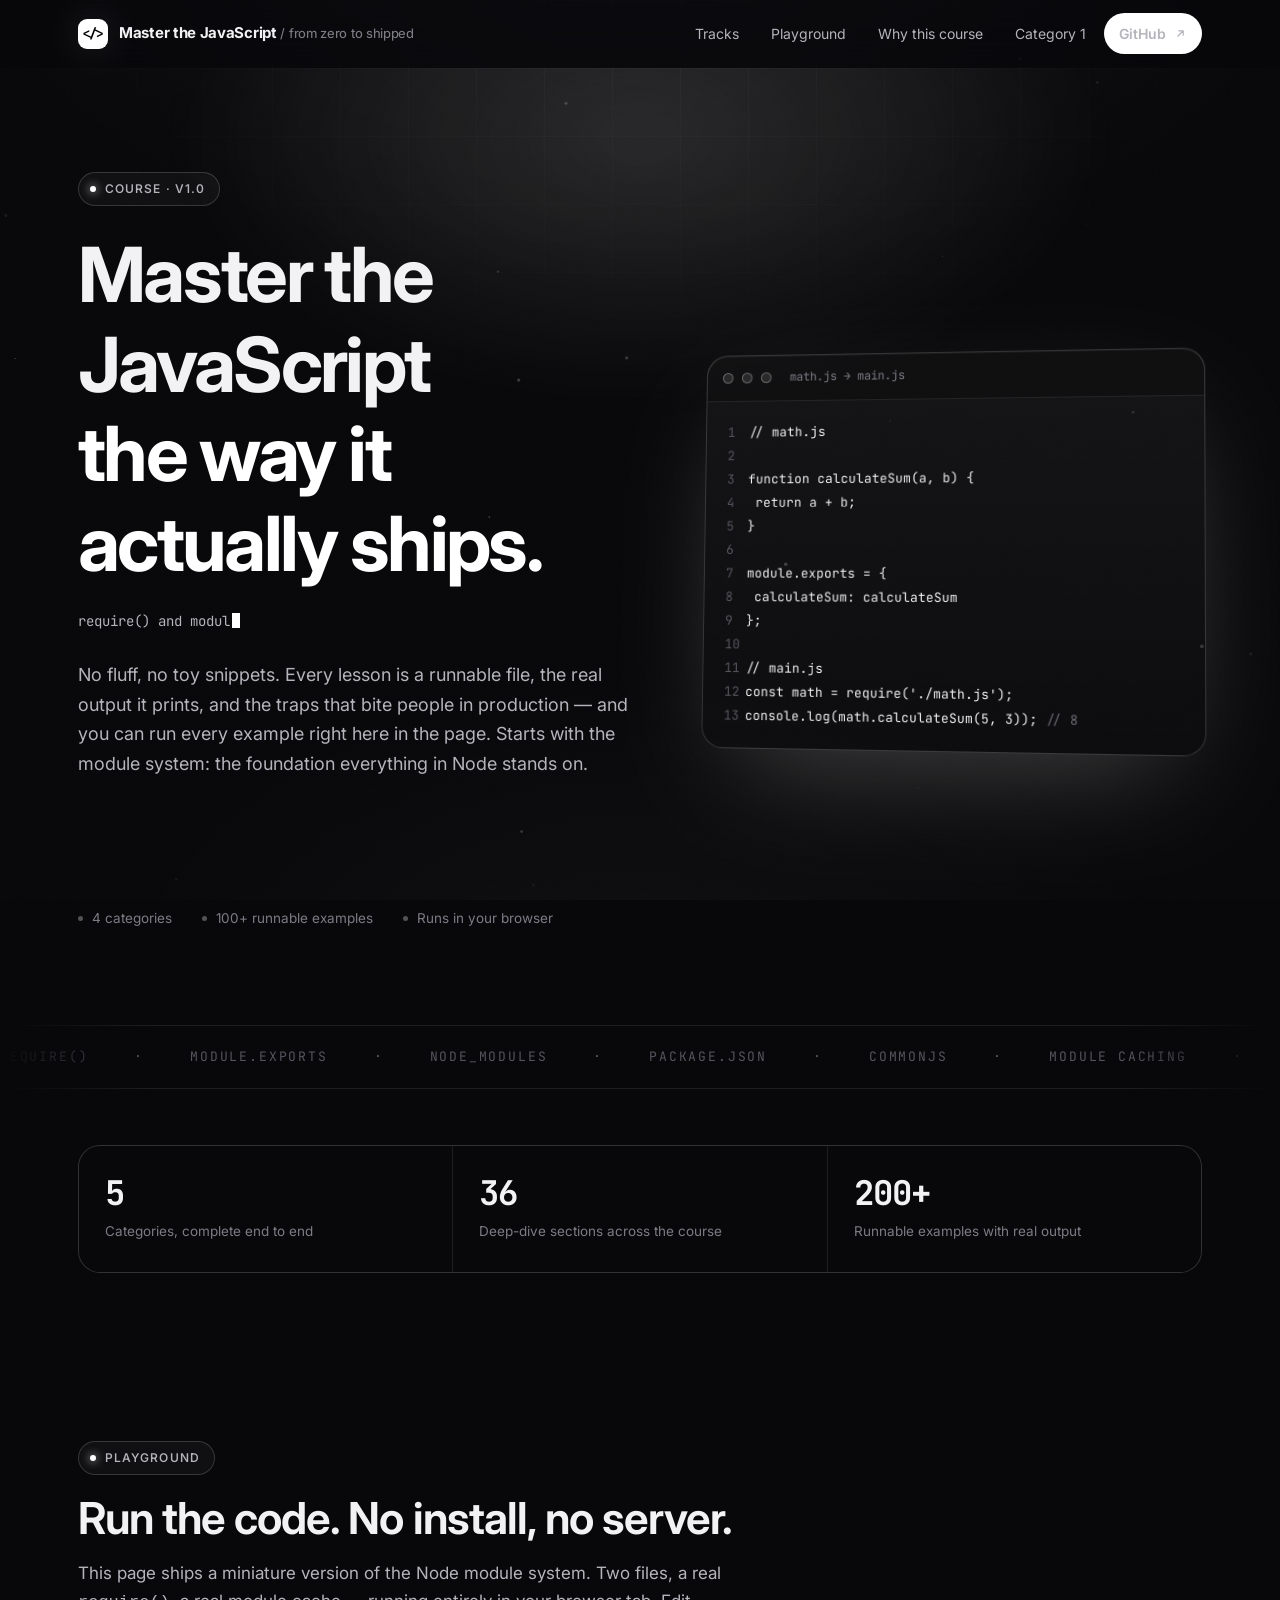
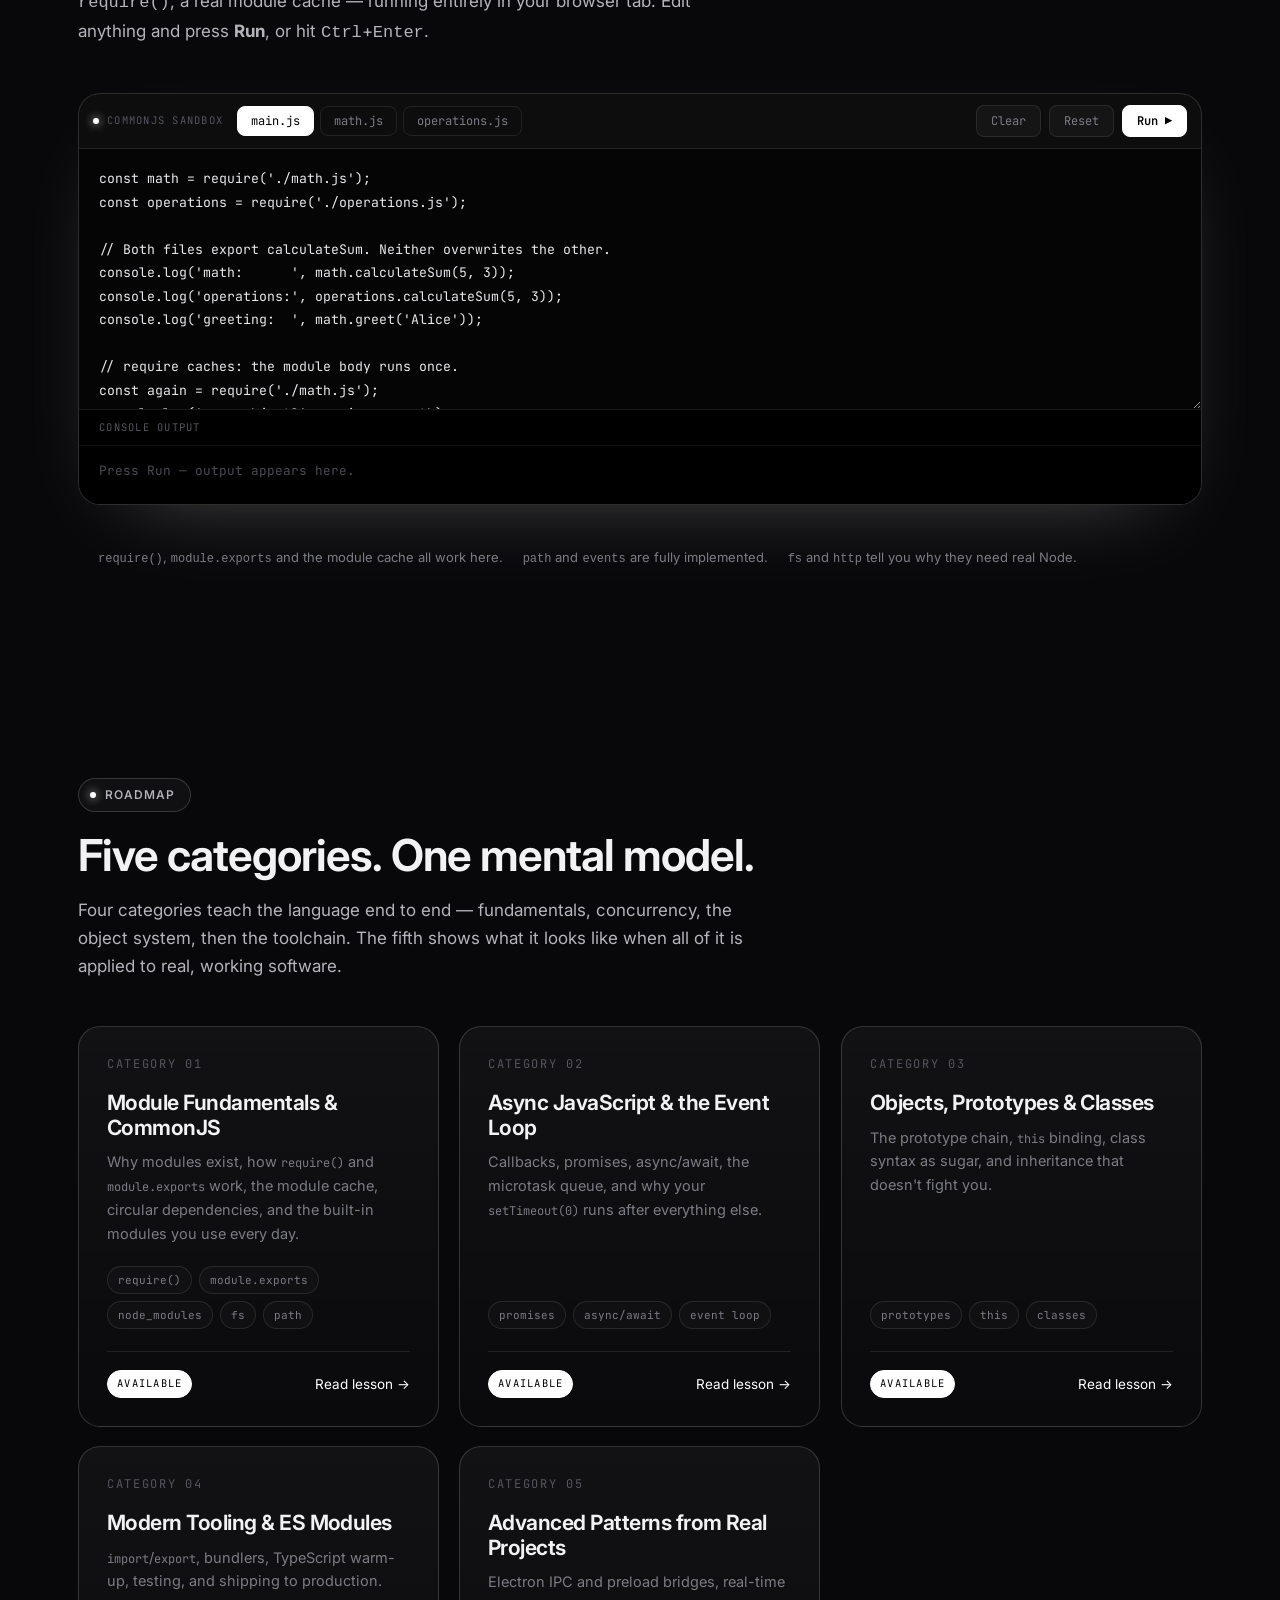
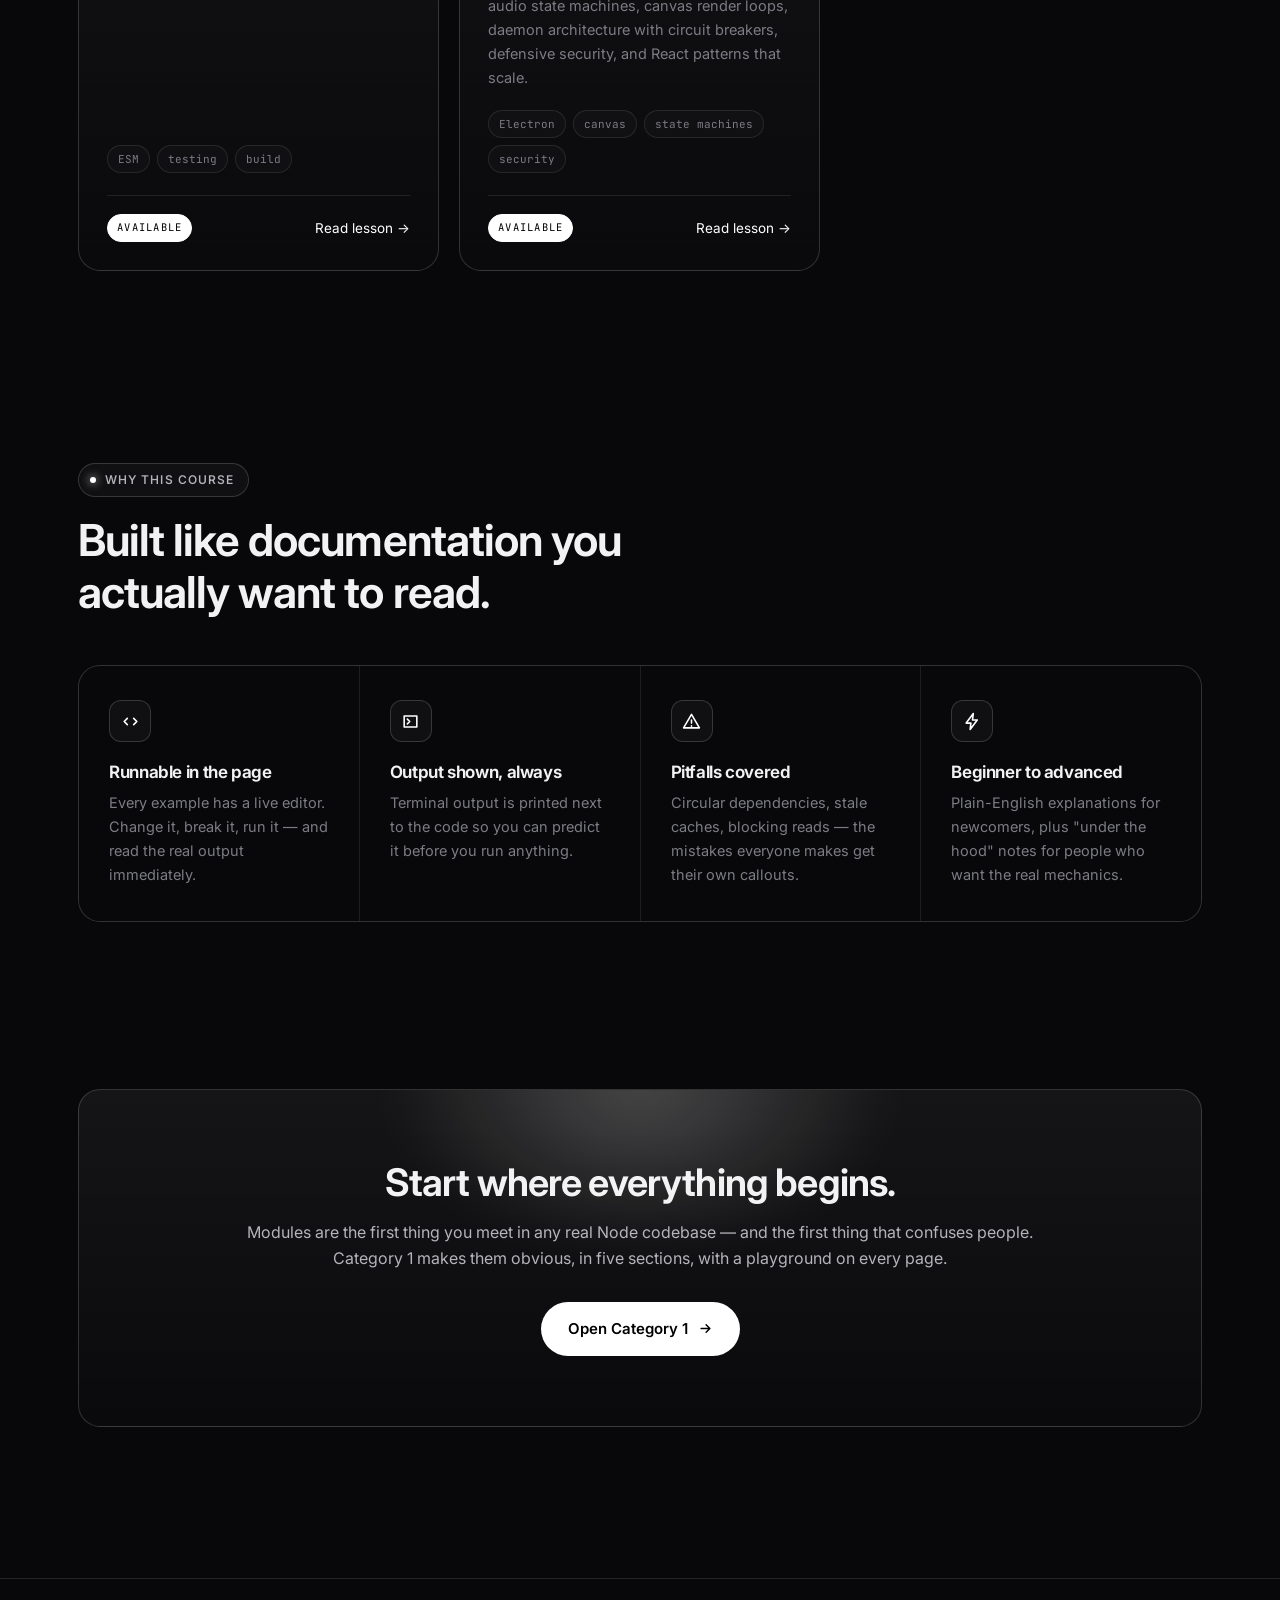
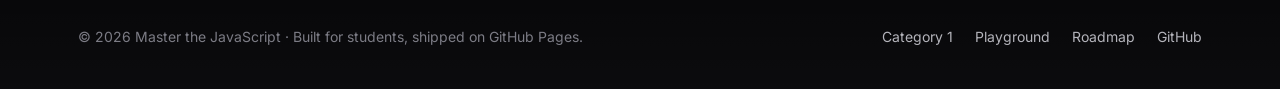
==== commit f1a1b0bc: "﻿Add Google Analytics (gtag.js) tag to all pages Co-authored-by: CommandCodeBot <noreply@commandcode" ====
--- a/index.html
+++ b/index.html
@@ -3,6 +3,15 @@
 <head>
 <meta charset="utf-8">
 <meta name="viewport" content="width=device-width, initial-scale=1">
+<!-- Google tag (gtag.js) -->
+<script async src="https://www.googletagmanager.com/gtag/js?id=G-LRSH2RCNV8"></script>
+<script>
+  window.dataLayer = window.dataLayer || [];
+  function gtag(){dataLayer.push(arguments);}
+  gtag('js', new Date());
+
+  gtag('config', 'G-LRSH2RCNV8');
+</script>
 <title>Master the JavaScript — From Zero to Shipped</title>
 <meta name="description" content="A monochrome, example-driven JavaScript course you can run in the browser. Start with Module Fundamentals & CommonJS.">
 <meta name="theme-color" content="#08080a">
